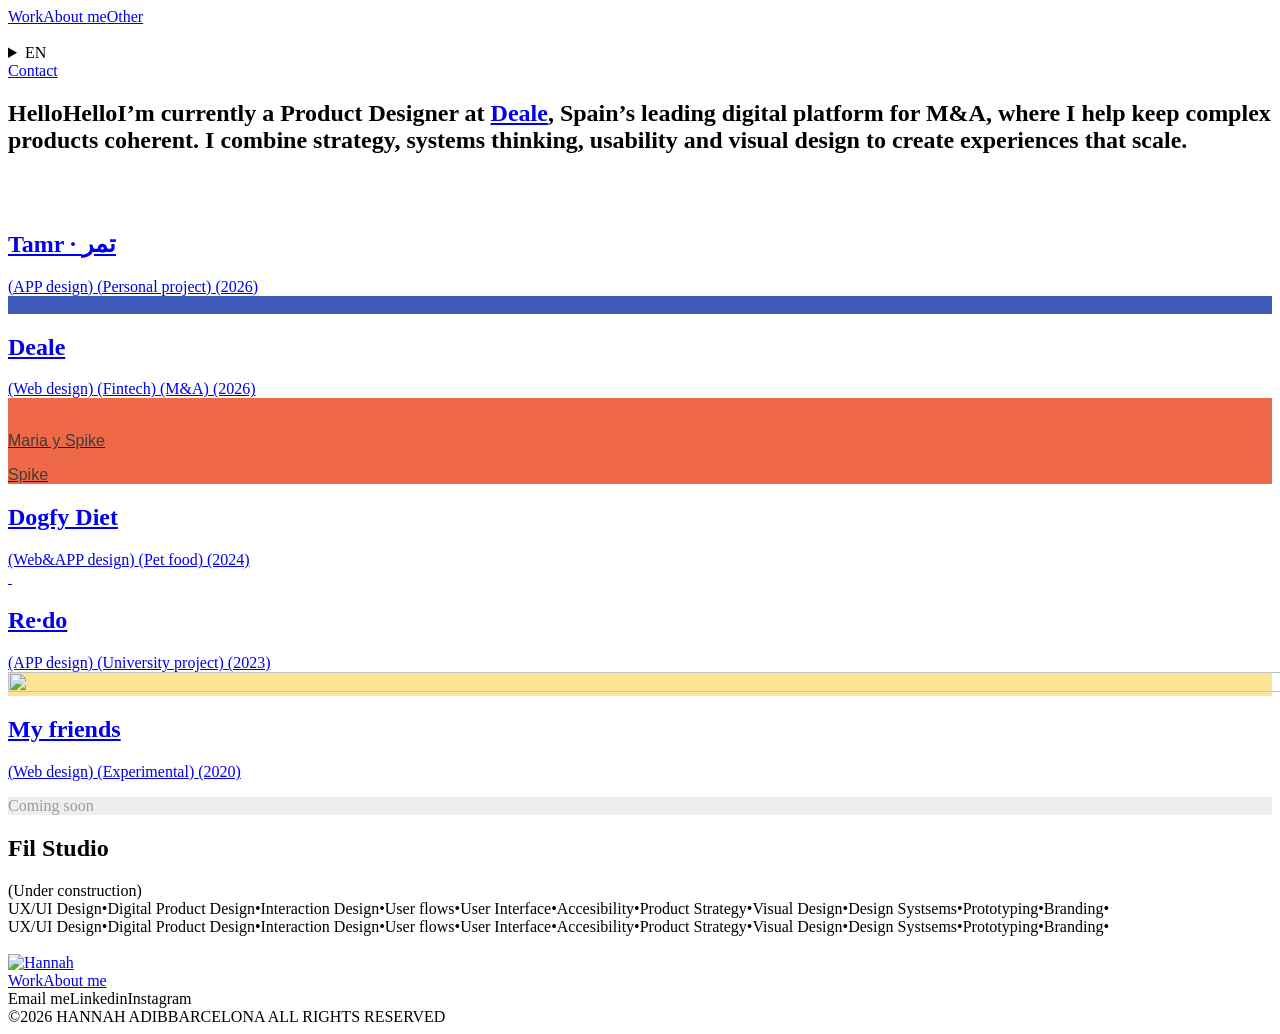
==== index.html @ bee76f35 "Add portfolio homepage" ====
<!doctype html>
<html lang="en">
<head>
  <meta charset="utf-8">
  <meta name="viewport" content="width=device-width,initial-scale=1">
  <title>Work · Hannah Adib</title>
  <link rel="icon" href="assets/2a6da.svg" type="image/svg+xml">
  <link rel="stylesheet" href="layout.css">
  <link rel="stylesheet" href="portfolio.css">
  <script defer src="portfolio.js"></script>
</head>
<body>
<header class="site-header"><nav aria-label="Main navigation"><a href="index.html#work">Work</a><a href="about.html">About me</a><a href="other.html">Other</a></nav><a class="brand" href="index.html" aria-label="Hannah Adib, home"><img src="assets/2a6da.svg" alt=""></a><div class="header-actions"><details class="language"><summary>EN<img src="assets/fc2e5.svg" alt=""></summary><span lang="en">English</span></details><a class="contact" href="#contact">Contact<img src="assets/b6d2b.svg" alt=""></a></div></header>
<main>
<section class="intro"><h1><span class="greeting"><span class="greeting-label">Hello</span><bdi class="greeting-word" lang="en" aria-hidden="true">Hello</bdi></span>I’m currently a Product Designer at <a href="deale.html">Deale</a>, Spain’s leading digital platform for M&amp;A, where I help keep complex products coherent. I combine strategy, systems thinking, usability and visual design to create experiences that scale.</h1><img src="assets/044d2.svg" alt=""></section><section class="work-grid" id="work" aria-label="Selected work"><article><a class="project-card" href="tamr.html"><div class="cover" role="img" aria-label="Tamr · تمر"><img class="tamr-cover" src="assets/tamr-cover.png" alt=""></div><div class="caption"><h2>Tamr · تمر</h2><div><span>(APP design)</span> <span>(Personal project)</span> <span class="project-year">(2026)</span></div></div></a></article>
<article><a class="project-card" href="deale.html"><div class="cover" role="img" aria-label="Deale"><div class="overflow-clip relative shrink-0" style="background:#405cba; height:calc(368 * var(--unit)); width:calc(485.333 * var(--unit))">
  <div class="absolute" style="height:calc(242 * var(--unit)); left:calc(50 * var(--unit)); top:calc(63 * var(--unit)); width:calc(387 * var(--unit))" data-layer="Captura de pantalla 2026-11-21 a les 11.22.48 1">
    <img class="absolute inset-0 max-w-none object-cover pointer-events-none size-full" src="assets/49f21.png" alt="" loading="lazy">
  </div>
</div></div><div class="caption"><h2>Deale</h2><div><span>(Web design)</span> <span>(Fintech)</span> <span>(M&amp;A)</span> <span class="project-year">(2026)</span></div></div></a></article>
<article><a class="project-card" href="dogfy-diet.html"><div class="cover" role="img" aria-label="Dogfy Diet"><div class="overflow-clip relative shrink-0" style="background:#ef6948; height:calc(368 * var(--unit)); width:calc(485.333 * var(--unit))">
  <div class="absolute" style="height:calc(218 * var(--unit)); left:calc(49 * var(--unit)); top:calc(75 * var(--unit)); width:calc(387.745 * var(--unit))">
    <div class="absolute left-0 top-0" style="height:calc(218 * var(--unit)); width:calc(387.745 * var(--unit))" data-layer="Dashboard 1">
      <img class="absolute inset-0 max-w-none object-cover pointer-events-none size-full" src="assets/8e1c8.png" alt="" loading="lazy">
    </div>
    <div class="absolute bg-white" style="height:calc(11.638 * var(--unit)); left:calc(31.41 * var(--unit)); top:calc(21.29 * var(--unit)); width:calc(65.57 * var(--unit))"></div>
    <div class="absolute bg-white" style="height:calc(6.529 * var(--unit)); left:calc(50.15 * var(--unit)); top:calc(5.96 * var(--unit)); width:calc(15.044 * var(--unit))"></div>
    <p class="absolute font-semibold whitespace-nowrap" style="font-family:Manrope,Arial,sans-serif; line-height:normal; left:calc(32.27 * var(--unit)); color:#3d3d3d; font-size:calc(6.529 * var(--unit)); top:calc(23.56 * var(--unit))">Maria y Spike</p>
    <p class="absolute font-normal whitespace-nowrap" style="font-family:Manrope,Arial,sans-serif; line-height:normal; left:calc(51.57 * var(--unit)); color:#3d3d3d; font-size:calc(3.974 * var(--unit)); top:calc(6.24 * var(--unit))">Spike</p>
  </div>
</div></div><div class="caption"><h2>Dogfy Diet</h2><div><span>(Web&amp;APP design)</span> <span>(Pet food)</span> <span class="project-year">(2024)</span></div></div></a></article>
<article><a class="project-card" href="redo.html"><div class="cover" role="img" aria-label="Re·do"><div class="relative shrink-0" style="height:calc(368 * var(--unit)); width:calc(485.333 * var(--unit))">
  <div class="absolute inset-0 pointer-events-none">
    <div class="absolute inset-0" style="background:#eee"></div>
    <img class="absolute max-w-none object-cover size-full" src="assets/30f41.png" alt="" loading="lazy">
    <img class="absolute max-w-none object-cover size-full" src="assets/a70d6.png" alt="" loading="lazy">
  </div>
</div></div><div class="caption"><h2>Re·do</h2><div><span>(APP design)</span> <span>(University project)</span> <span class="project-year">(2023)</span></div></div></a></article>
<article><a class="project-card" href="my-friends.html"><div class="cover" role="img" aria-label="My friends"><div class="overflow-clip relative shrink-0" style="background:#fce494; height:calc(368 * var(--unit)); width:calc(485.333 * var(--unit))">
  <div class="absolute" style="height:calc(220 * var(--unit)); left:calc(52.67 * var(--unit)); top:calc(74 * var(--unit)); width:calc(380 * var(--unit))" data-layer="Captura de pantalla 2025-02-08 a les 10.56.16 1">
    <div class="absolute inset-0 overflow-hidden pointer-events-none">
      <img class="absolute max-w-none" style="height:120.68%; left:-4.05%; top:-11.62%; width:108.25%" src="assets/cd80a.png" alt="" loading="lazy">
    </div>
  </div>
</div></div><div class="caption"><h2>My friends</h2><div><span>(Web design)</span> <span>(Experimental)</span> <span class="project-year">(2020)</span></div></div></a></article>
<article><div class="project-card"><div class="cover" role="img" aria-label="Fil Studio"><div class="overflow-clip relative shrink-0" style="background:#eee; height:calc(368 * var(--unit)); width:calc(485.333 * var(--unit))">
  <p class="absolute whitespace-nowrap" style="font-family:var(--body); line-height:normal; left:calc(194 * var(--unit)); color:#9b9b9b; font-size:calc(24 * var(--unit)); top:calc(174 * var(--unit))">Coming soon</p>
</div></div><div class="caption"><h2>Fil Studio</h2><div><span>(Under construction)</span></div></div></div></article></section><div class="ticker"><div class="ticker-track"><div><span>UX/UI Design</span><span>•</span><span>Digital Product Design</span><span>•</span><span>Interaction Design</span><span>•</span><span>User flows</span><span>•</span><span>User Interface</span><span>•</span><span>Accesibility</span><span>•</span><span>Product Strategy</span><span>•</span><span>Visual Design</span><span>•</span><span>Design Systsems</span><span>•</span><span>Prototyping</span><span>•</span><span>Branding</span><span>•</span></div><div aria-hidden="true"><span>UX/UI Design</span><span>•</span><span>Digital Product Design</span><span>•</span><span>Interaction Design</span><span>•</span><span>User flows</span><span>•</span><span>User Interface</span><span>•</span><span>Accesibility</span><span>•</span><span>Product Strategy</span><span>•</span><span>Visual Design</span><span>•</span><span>Design Systsems</span><span>•</span><span>Prototyping</span><span>•</span><span>Branding</span><span>•</span></div></div></div>
</main>
<footer id="contact"><img class="rule" src="assets/605e0.svg" alt=""><div class="footer-main"><a href="index.html" class="wordmark" aria-label="Hannah Adib, home"><img src="assets/fb08f.svg" alt="Hannah"></a><nav aria-label="Footer navigation"><a href="index.html#work">Work</a><a href="about.html">About me</a></nav><div class="social"><span>Email me<img src="assets/5e59a.svg" alt=""></span><span>Linkedin<img src="assets/5e59a.svg" alt=""></span><span>Instagram<img src="assets/5e59a.svg" alt=""></span></div></div><div class="colophon"><span>©2026 HANNAH ADIB</span><span>BARCELONA <time data-clock></time></span><span>ALL RIGHTS RESERVED</span></div></footer>
</body>
</html>
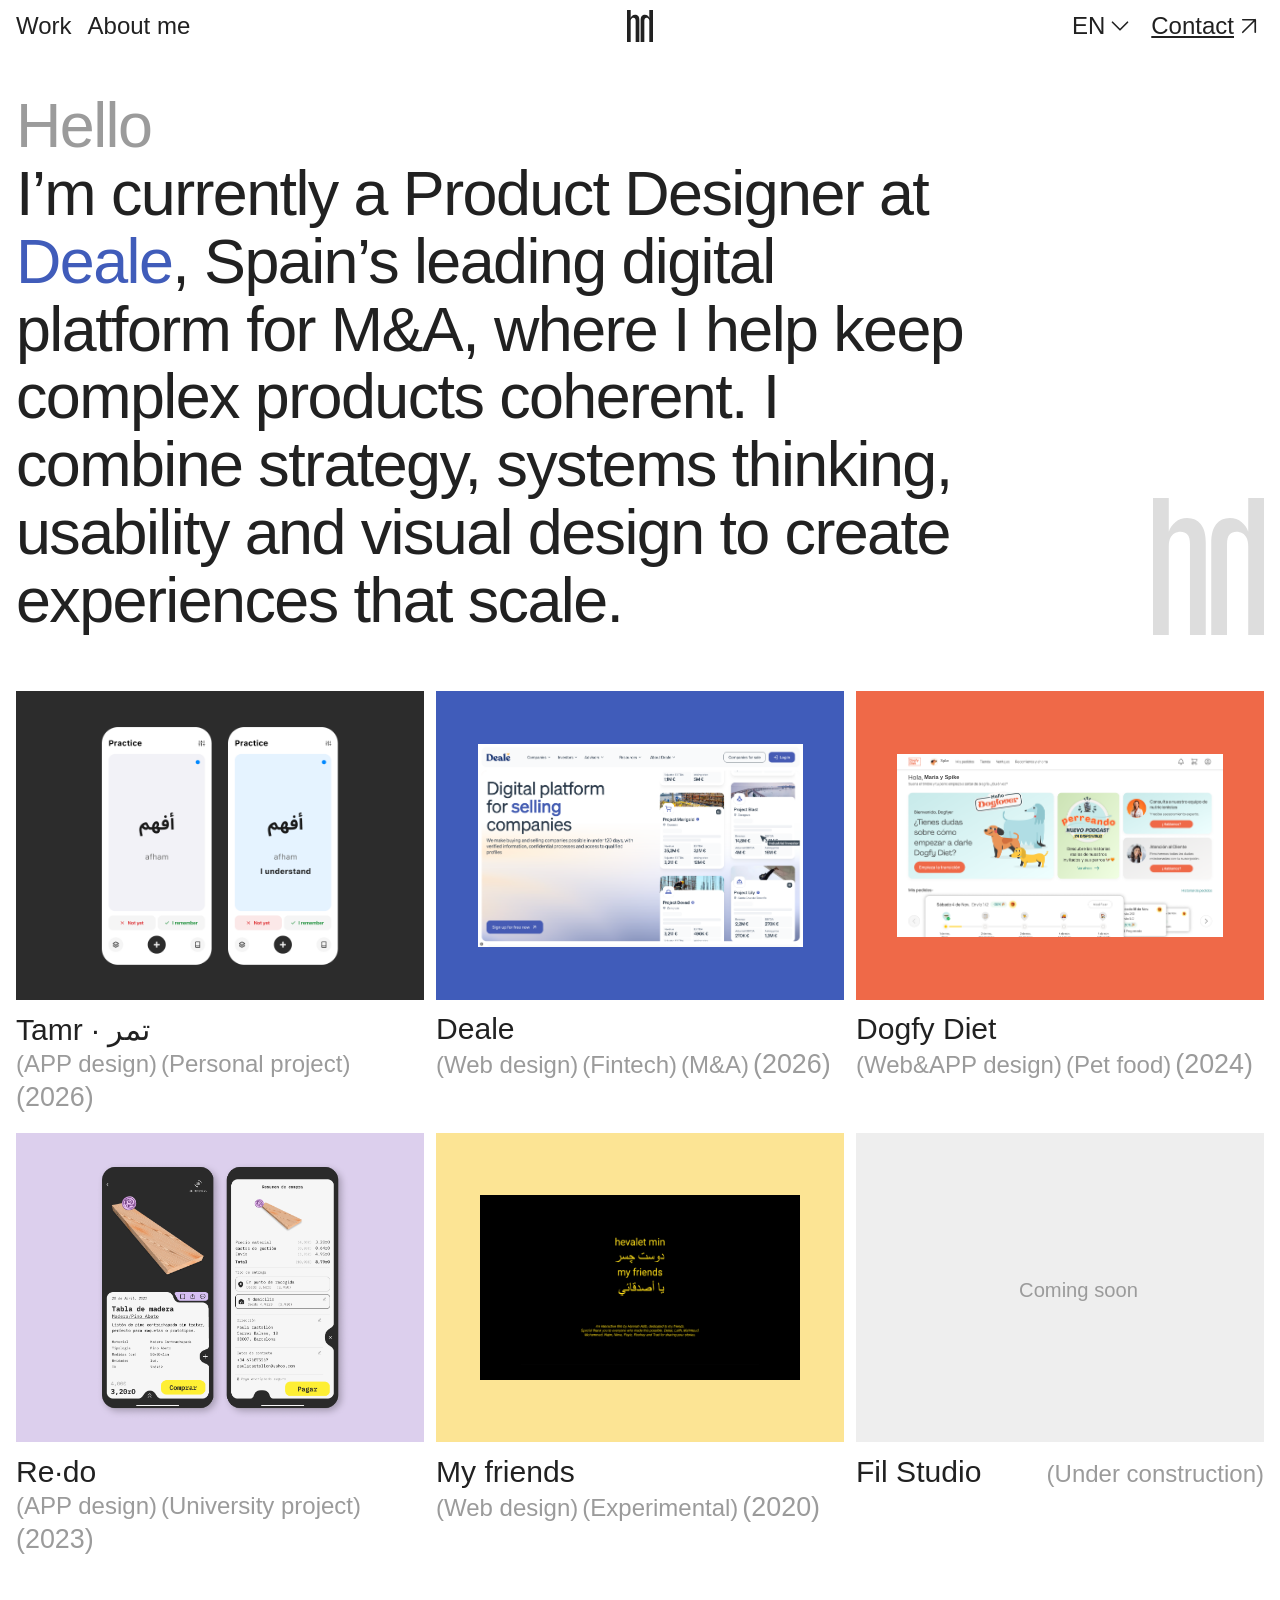
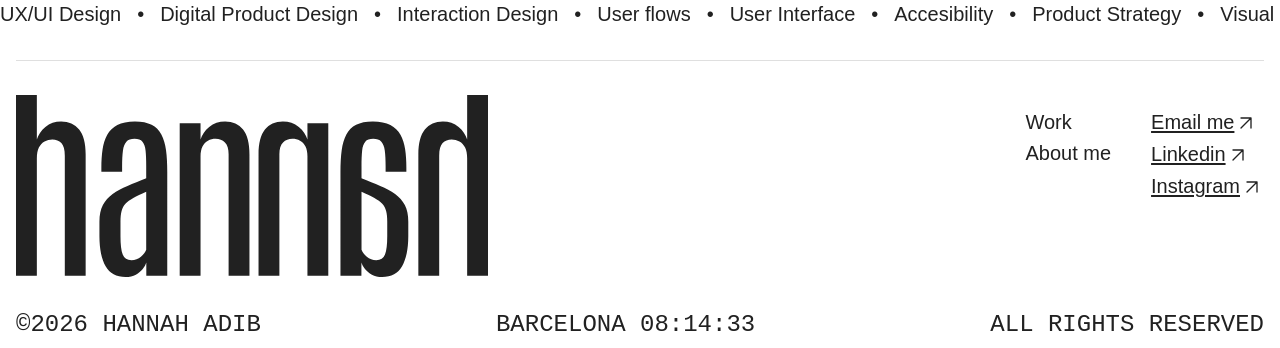
==== commit 4c9ace59: "Add portfolio pages, styles and assets" ====
--- a/index.html
+++ b/index.html
@@ -10,7 +10,7 @@
   <script defer src="portfolio.js"></script>
 </head>
 <body>
-<header class="site-header"><nav aria-label="Main navigation"><a href="index.html#work">Work</a><a href="about.html">About me</a><a href="other.html">Other</a></nav><a class="brand" href="index.html" aria-label="Hannah Adib, home"><img src="assets/2a6da.svg" alt=""></a><div class="header-actions"><details class="language"><summary>EN<img src="assets/fc2e5.svg" alt=""></summary><span lang="en">English</span></details><a class="contact" href="#contact">Contact<img src="assets/b6d2b.svg" alt=""></a></div></header>
+<header class="site-header"><nav aria-label="Main navigation"><a href="index.html#work">Work</a><a href="about.html">About me</a></nav><a class="brand" href="index.html" aria-label="Hannah Adib, home"><img src="assets/2a6da.svg" alt=""></a><div class="header-actions"><details class="language"><summary>EN<img src="assets/fc2e5.svg" alt=""></summary><span lang="en">English</span></details><a class="contact" href="#contact">Contact<img src="assets/b6d2b.svg" alt=""></a></div></header>
 <main>
 <section class="intro"><h1><span class="greeting"><span class="greeting-label">Hello</span><bdi class="greeting-word" lang="en" aria-hidden="true">Hello</bdi></span>I’m currently a Product Designer at <a href="deale.html">Deale</a>, Spain’s leading digital platform for M&amp;A, where I help keep complex products coherent. I combine strategy, systems thinking, usability and visual design to create experiences that scale.</h1><img src="assets/044d2.svg" alt=""></section><section class="work-grid" id="work" aria-label="Selected work"><article><a class="project-card" href="tamr.html"><div class="cover" role="img" aria-label="Tamr · تمر"><img class="tamr-cover" src="assets/tamr-cover.png" alt=""></div><div class="caption"><h2>Tamr · تمر</h2><div><span>(APP design)</span> <span>(Personal project)</span> <span class="project-year">(2026)</span></div></div></a></article>
 <article><a class="project-card" href="deale.html"><div class="cover" role="img" aria-label="Deale"><div class="overflow-clip relative shrink-0" style="background:#405cba; height:calc(368 * var(--unit)); width:calc(485.333 * var(--unit))">
--- a/layout.css
+++ b/layout.css
@@ -0,0 +1,42 @@
+.absolute { position:absolute; }
+.bg-black { background:black; }
+.bg-white { background:white; }
+.block { display:block; }
+.content-start { align-content:flex-start; }
+.content-stretch { align-content:stretch; }
+.flex { display:flex; }
+.flex-col { flex-direction:column; }
+.flex-wrap { flex-wrap:wrap; }
+.font-normal { font-weight:400; }
+.font-semibold { font-weight:600; }
+.grid { display:grid; }
+.h-0 { height:0; }
+.h-full { height:100%; }
+.inset-0 { inset:0; }
+.items-center { align-items:center; }
+.items-end { align-items:flex-end; }
+.items-start { align-items:flex-start; }
+.justify-end { justify-content:flex-end; }
+.justify-self-stretch { justify-self:stretch; }
+.left-0 { left:0; }
+.list-disc { list-style:disc; }
+.max-w-none { max-width:none; }
+.mb-0 { margin-bottom:0; }
+.min-w-full { min-width:100%; }
+.min-w-px { min-width:0; }
+.object-bottom { object-position:bottom; }
+.object-contain { object-fit:contain; }
+.object-cover { object-fit:cover; }
+.overflow-clip { overflow:clip; }
+.overflow-hidden { overflow:hidden; }
+.pointer-events-none { pointer-events:none; }
+.relative { position:relative; }
+.self-stretch { align-self:stretch; }
+.shrink-0 { flex-shrink:0; }
+.size-full { width:100%; height:100%; }
+.text-white { color:white; }
+.top-0 { top:0; }
+.underline { text-decoration:underline; }
+.w-full { width:100%; }
+.whitespace-nowrap { white-space:nowrap; }
+.whitespace-pre-wrap { white-space:pre-wrap; }
--- a/portfolio.css
+++ b/portfolio.css
@@ -0,0 +1,153 @@
+@font-face {
+  font-family: Portfolio Text;
+  src: local("NHaasGroteskTXPro-55Rg"), local("Neue Haas Grotesk Text Pro 55 Roman");
+}
+@font-face {
+  font-family: Portfolio Display;
+  src: local("NeueHaasDisplay-Roman"), local("Neue Haas Grotesk Display Pro 55 Roman"), local("Neue Haas Grotesk Display Pro Roman");
+}
+@font-face {
+  font-family: Portfolio Mono;
+  src: local("PPNeueMachina-InktrapRegular"), local("PP Neue Machina Inktrap Regular");
+}
+:root {
+  --body: "Portfolio Text", "Helvetica Neue", Arial, sans-serif;
+  --display: "Portfolio Display", "Helvetica Neue", Arial, sans-serif;
+  --mono: "Portfolio Mono", "Courier New", monospace;
+  --paper: #fff;
+  --ink: #212121;
+  --muted: #9b9b9b;
+  --gutter: 16px;
+}
+* { box-sizing: border-box; }
+html { scroll-padding-top: 52px; }
+body { margin: 0; background: var(--paper); color: var(--ink); font-family: var(--body); font-size: 24px; }
+.dark { --paper: #212121; --ink: #fff; }
+p, h1, h2, ul { margin: 0; }
+h1, h2 { font-weight: 400; }
+ul { padding-inline-start: 1.2em; }
+a { color: inherit; text-decoration: none; }
+a:focus-visible, summary:focus-visible, [tabindex]:focus-visible { outline: 2px solid #667ed2; outline-offset: 3px; }
+nav a:hover, .project-card:hover h2 { text-decoration: underline; text-underline-offset: 3px; }
+.site-header {
+  display: grid; grid-template-columns: 1fr auto 1fr; align-items: center;
+  padding: 10px var(--gutter); gap: 10px; position: sticky; top: 0;
+  z-index: 10; background: var(--paper); font-size: 24px;
+}
+.site-header nav, .header-actions { display: flex; align-items: center; gap: 16px; }
+.header-actions { justify-content: flex-end; }
+.brand, .brand img { display: block; width: 25.92px; height: 32px; }
+.contact, .language summary, .social span, .project-link { display: inline-flex; align-items: center; }
+.contact, .social span { text-decoration: underline; text-underline-offset: 2px; }
+.header-actions img, .project-link img { width: 1.25em; height: 1.25em; flex: none; }
+.language { position: relative; }
+.language summary { cursor: pointer; list-style: none; }
+.language summary::-webkit-details-marker { display: none; }
+.language[open] summary img { transform: rotate(180deg); }
+.language > span { position: absolute; right: 0; top: 100%; background: var(--paper); padding: 8px 12px; border: 1px solid #aaa5; }
+.intro {
+  display: flex; align-items: flex-end; justify-content: space-between; gap: 24px;
+  min-height: 592px; padding: 40px var(--gutter);
+}
+.intro h1, .bio p { font: 400 clamp(38px, calc(27px + 2.8vw), 68px)/1.08 var(--display); letter-spacing: -.025em; }
+.intro h1 { max-width: min(990px, 76%); }
+.intro h1 a { color: #405cba; }
+.intro h1 a:hover { text-decoration: underline; }
+.greeting { display: flex; align-items: center; height: 1lh; perspective: 8em; perspective-origin: left center; color: var(--muted); }
+.greeting-word { display: inline-block; }
+.greeting-label { position: absolute; width: 1px; height: 1px; overflow: hidden; clip-path: inset(50%); white-space: nowrap; }
+.intro > img { width: clamp(80px, 8.68vw, 131.22px); height: auto; }
+.work-grid {
+  display: grid; grid-template-columns: repeat(3,minmax(0,1fr));
+  gap: 12px; padding: var(--gutter);
+}
+.project-card { display: block; padding-bottom: 8px; }
+.cover { container-type: inline-size; overflow: hidden; aspect-ratio: 485.333 / 368; }
+.cover > div { --unit: calc(100cqw / 485.333); }
+.tamr-cover { display: block; width: 100%; height: 100%; }
+@media (prefers-reduced-motion: no-preference) {
+  .project-card .cover > * { transition: transform 320ms ease-out; }
+  .project-card:focus-visible .cover > * { transform: scale(1.035); }
+}
+@media (hover: hover) and (prefers-reduced-motion: no-preference) {
+  .project-card:hover .cover > * { transform: scale(1.035); }
+}
+.caption { display: flex; flex-wrap: wrap; justify-content: space-between; align-items: baseline; gap: 3px 12px; padding-top: 12px; }
+.caption h2, .about .project-link { font-size: clamp(26px, 2.35vw, 32px); }
+.project-year { font-size: clamp(26px, 2.1vw, 28px); }
+.caption > div { display: flex; flex-wrap: wrap; align-items: baseline; gap: 4px; color: var(--muted); }
+.caption span { white-space: nowrap; }
+.ticker { overflow: hidden; padding: 24px 0; font-size: 20px; }
+.ticker-track, .ticker-track > div { display: flex; width: max-content; }
+.ticker-track { animation: marquee 45s linear infinite; }
+.ticker-track > div { gap: 16px; padding-right: 16px; }
+@keyframes marquee { to { transform: translateX(-50%); } }
+footer { padding: 10px var(--gutter); }
+.rule { display: block; width: 100%; height: 1px; }
+.footer-main { display: flex; align-items: flex-start; gap: 40px; padding-block: 34px; font-size: 20px; }
+.wordmark { margin-right: auto; width: min(472px, 46%); }
+.wordmark img { display: block; width: 100%; height: auto; }
+.footer-main nav, .social { padding-top: 16px; display: flex; flex-direction: column; align-items: flex-start; gap: 8px; }
+.social img { width: 1.2em; height: 1.2em; flex: none; }
+.colophon { display: flex; justify-content: space-between; gap: 12px; font: 24px var(--mono); }
+.case { display: grid; grid-template-columns: minmax(0, 33.78fr) minmax(0, 63.51fr); align-items: start; gap: 40px; padding: 40px var(--gutter); }
+.case-info { display: flex; flex-direction: column; align-items: flex-start; gap: 25px; min-width: 0; }
+.case-info *, .about [data-layer="Definition List"], .about [data-layer="Definition List"] * { max-width: 100%; }
+[data-layer="Definition Term"] p { font-size: 24px; line-height: 1.15; white-space: normal; overflow-wrap: anywhere; }
+.case-info [data-layer="Definition Description"] p { white-space: normal; }
+.case-title { font-family: var(--display); }
+.case-title p, .collection h2 { font: 400 clamp(30px,2.65vw,40px)/1.34 var(--display); }
+.bio h1 { font: 400 clamp(36px,3.8vw,56px)/1.12 var(--display); }
+.case-title p, .collection h2 { color: var(--muted); }
+.case-title h1 { font: 400 clamp(35px,3.38vw,51px)/1.05 var(--display); letter-spacing: -.04em; margin-top: 4px; }
+.case-gallery { container-type: inline-size; display: grid; gap: 10px; min-width: 0; align-content: start; }
+.case-gallery > * { --unit: calc(100cqw / 940); }
+.about { padding: 0 var(--gutter) 120px; display: flex; flex-direction: column; align-items: flex-start; gap: 24px; }
+.bio { display: grid; grid-template-columns: minmax(0,1fr) 15%; align-items: start; gap: 24px; padding: 40px 0; width: 100%; }
+.bio p { color: var(--muted); margin-top: 4px; }
+.bio > img { width: 100%; aspect-ratio: 222 / 279; object-fit: cover; }
+.collection header { padding: 10px var(--gutter) 0; }
+.collection header p { font-size: 18px; max-width: 491px; margin: 4px 0 0; }
+.photo-strip { display: flex; gap: 12px; overflow-x: auto; padding: 16px; scroll-snap-type: x proximity; }
+.photo { container-type: inline-size; flex: 0 0 min(440px,82vw); scroll-snap-align: center; overflow: hidden; }
+.photo > div { --unit: calc(100cqw / 440); }
+@media (min-width: 900px) {
+  .case-info { position: sticky; top: 68px; }
+}
+@media (max-width: 1050px) {
+  .work-grid { grid-template-columns: repeat(2,minmax(0,1fr)); }
+  .case { gap: 24px; grid-template-columns: minmax(0, 2fr) minmax(0, 3fr); }
+}
+@media (max-width: 700px) {
+  :root { --gutter: 14px; }
+  .site-header { font-size: 14px; }
+  .site-header nav, .header-actions { gap: 10px; }
+  .site-header nav a { white-space: nowrap; }
+  .intro { min-height: 390px; flex-direction: column-reverse; justify-content: end; align-items: flex-start; gap: 26px; padding: 42px var(--gutter) 28px; }
+  .intro > img { width: 54px; align-self: flex-end; }
+  .intro h1 { max-width: none; }
+  .work-grid { grid-template-columns: 1fr; gap: 18px; }
+  .caption { gap: 4px 12px; }
+  .caption > div { font-size: 18px; }
+  .project-year { font-size: 22px; }
+  .case { display: flex; flex-direction: column; padding-block: 24px; }
+  .case-info, .case-gallery { width: 100%; }
+  .case-info [data-layer="Definition Term"], .about [data-layer="Definition Term"] { width: 32% !important; }
+  .bio { grid-template-columns: 1fr; padding-block: 24px; }
+  .bio > img { width: 120px; }
+  .about { padding-bottom: 48px; }
+  .footer-main { gap: 18px; flex-wrap: wrap; padding-block: 22px; }
+  .wordmark { width: 100%; }
+  .wordmark img { width: min(280px,80%); }
+  .footer-main nav, .social { padding: 0; font-size: 24px; }
+  .colophon { flex-wrap: wrap; font-size: 11px; }
+}
+@media (max-width: 400px) {
+  .site-header { grid-template-columns: 1fr auto; }
+  .brand { grid-column: 1 / -1; grid-row: 1; justify-self: center; }
+  .site-header nav { grid-column: 1; }
+  html { scroll-padding-top: 82px; }
+}
+@media (prefers-reduced-motion: reduce) {
+  .ticker-track { animation: none; }
+}
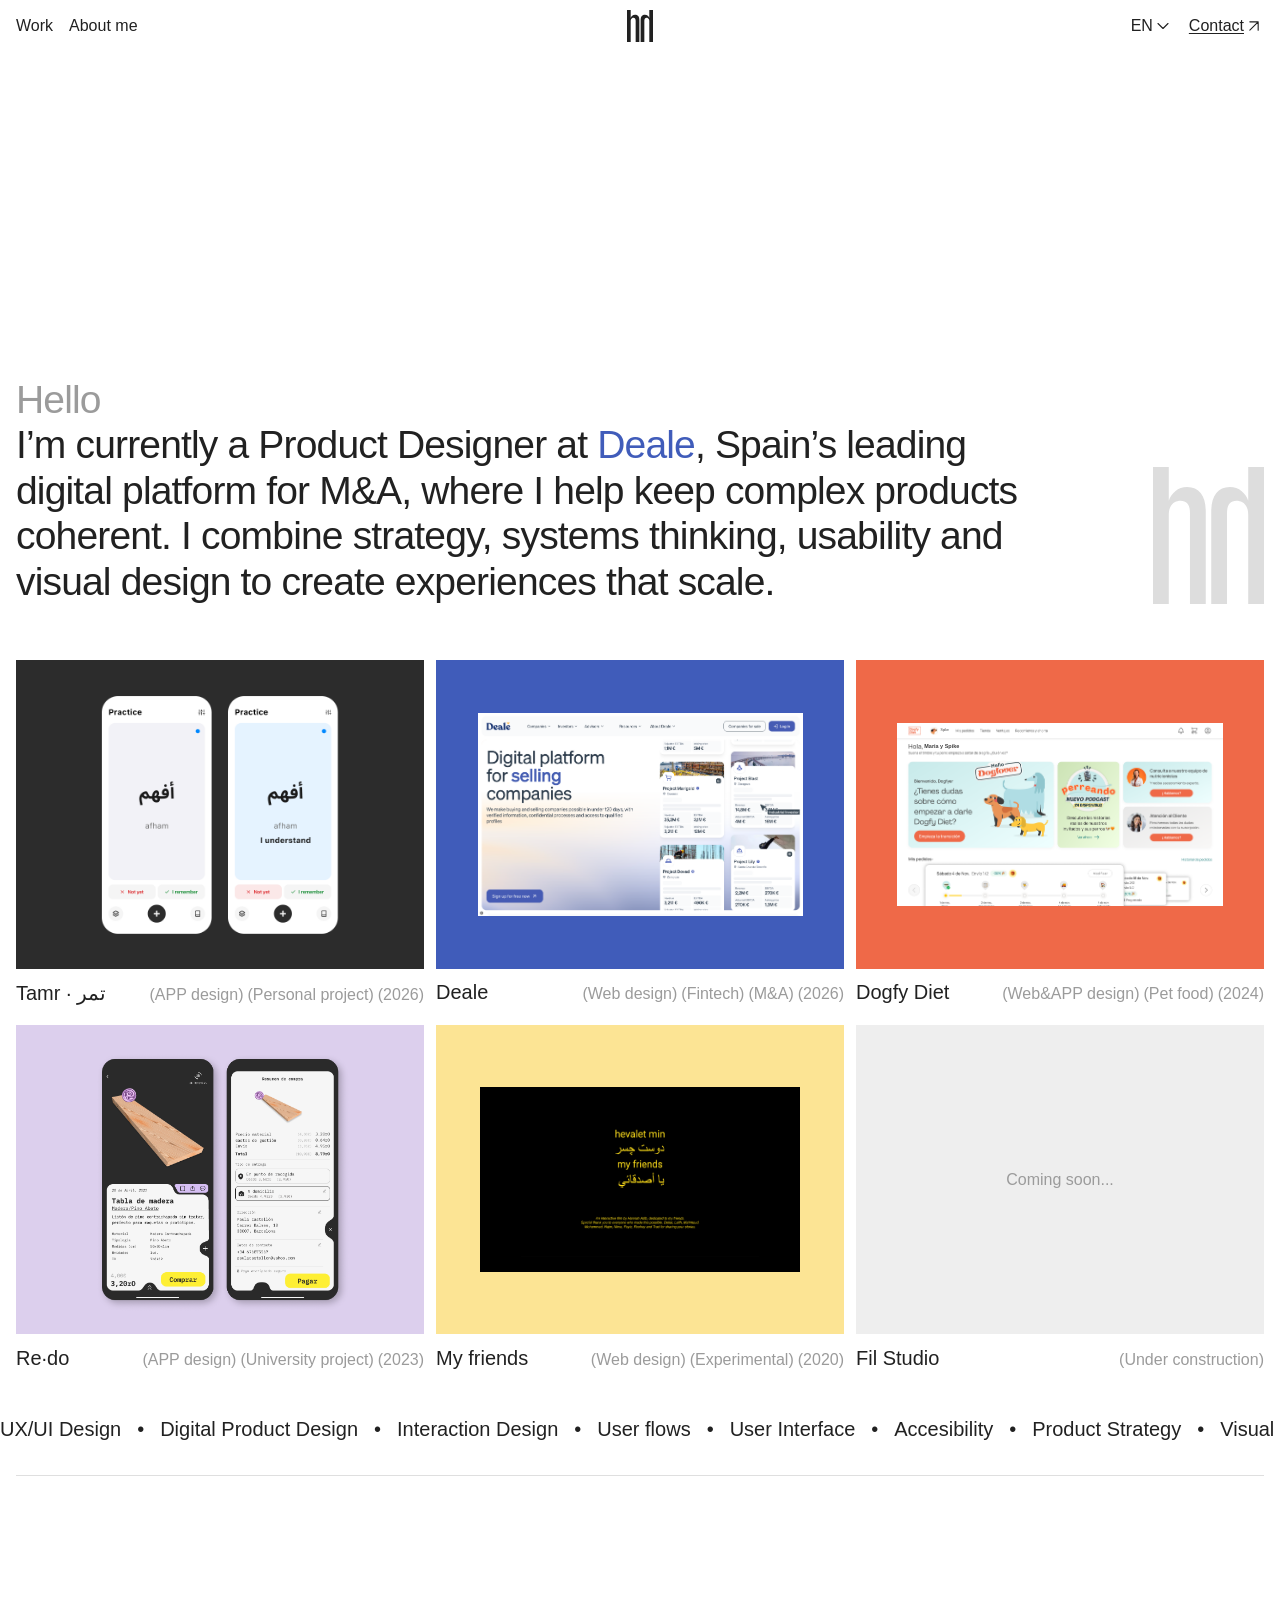
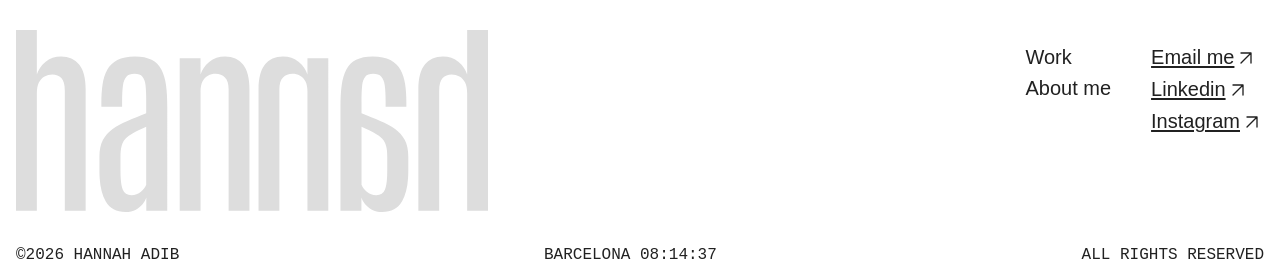
==== commit 3c25c289: "Align portfolio layouts and Deale case study with Figma" ====
--- a/index.html
+++ b/index.html
@@ -10,7 +10,7 @@
   <script defer src="portfolio.js"></script>
 </head>
 <body>
-<header class="site-header"><nav aria-label="Main navigation"><a href="index.html#work">Work</a><a href="about.html">About me</a></nav><a class="brand" href="index.html" aria-label="Hannah Adib, home"><img src="assets/2a6da.svg" alt=""></a><div class="header-actions"><details class="language"><summary>EN<img src="assets/fc2e5.svg" alt=""></summary><span lang="en">English</span></details><a class="contact" href="#contact">Contact<img src="assets/b6d2b.svg" alt=""></a></div></header>
+<header class="site-header"><nav aria-label="Main navigation"><a href="index.html#work">Work</a><a href="about.html">About me</a></nav><a class="brand" href="index.html" aria-label="Hannah Adib, home"><img src="assets/2a6da.svg" alt=""></a><div class="header-actions"><details class="language"><summary>EN<img src="assets/fc2e5.svg" alt=""></summary><span lang="en">English</span></details><a class="contact" href="mailto:adibhannah@gmail.com">Contact<img src="assets/b6d2b.svg" alt=""></a></div></header>
 <main>
 <section class="intro"><h1><span class="greeting"><span class="greeting-label">Hello</span><bdi class="greeting-word" lang="en" aria-hidden="true">Hello</bdi></span>I’m currently a Product Designer at <a href="deale.html">Deale</a>, Spain’s leading digital platform for M&amp;A, where I help keep complex products coherent. I combine strategy, systems thinking, usability and visual design to create experiences that scale.</h1><img src="assets/044d2.svg" alt=""></section><section class="work-grid" id="work" aria-label="Selected work"><article><a class="project-card" href="tamr.html"><div class="cover" role="img" aria-label="Tamr · تمر"><img class="tamr-cover" src="assets/tamr-cover.png" alt=""></div><div class="caption"><h2>Tamr · تمر</h2><div><span>(APP design)</span> <span>(Personal project)</span> <span class="project-year">(2026)</span></div></div></a></article>
 <article><a class="project-card" href="deale.html"><div class="cover" role="img" aria-label="Deale"><div class="overflow-clip relative shrink-0" style="background:#405cba; height:calc(368 * var(--unit)); width:calc(485.333 * var(--unit))">
@@ -44,9 +44,9 @@
   </div>
 </div></div><div class="caption"><h2>My friends</h2><div><span>(Web design)</span> <span>(Experimental)</span> <span class="project-year">(2020)</span></div></div></a></article>
 <article><div class="project-card"><div class="cover" role="img" aria-label="Fil Studio"><div class="overflow-clip relative shrink-0" style="background:#eee; height:calc(368 * var(--unit)); width:calc(485.333 * var(--unit))">
-  <p class="absolute whitespace-nowrap" style="font-family:var(--body); line-height:normal; left:calc(194 * var(--unit)); color:#9b9b9b; font-size:calc(24 * var(--unit)); top:calc(174 * var(--unit))">Coming soon</p>
+  <p class="coming-soon">Coming soon...</p>
 </div></div><div class="caption"><h2>Fil Studio</h2><div><span>(Under construction)</span></div></div></div></article></section><div class="ticker"><div class="ticker-track"><div><span>UX/UI Design</span><span>•</span><span>Digital Product Design</span><span>•</span><span>Interaction Design</span><span>•</span><span>User flows</span><span>•</span><span>User Interface</span><span>•</span><span>Accesibility</span><span>•</span><span>Product Strategy</span><span>•</span><span>Visual Design</span><span>•</span><span>Design Systsems</span><span>•</span><span>Prototyping</span><span>•</span><span>Branding</span><span>•</span></div><div aria-hidden="true"><span>UX/UI Design</span><span>•</span><span>Digital Product Design</span><span>•</span><span>Interaction Design</span><span>•</span><span>User flows</span><span>•</span><span>User Interface</span><span>•</span><span>Accesibility</span><span>•</span><span>Product Strategy</span><span>•</span><span>Visual Design</span><span>•</span><span>Design Systsems</span><span>•</span><span>Prototyping</span><span>•</span><span>Branding</span><span>•</span></div></div></div>
 </main>
-<footer id="contact"><img class="rule" src="assets/605e0.svg" alt=""><div class="footer-main"><a href="index.html" class="wordmark" aria-label="Hannah Adib, home"><img src="assets/fb08f.svg" alt="Hannah"></a><nav aria-label="Footer navigation"><a href="index.html#work">Work</a><a href="about.html">About me</a></nav><div class="social"><span>Email me<img src="assets/5e59a.svg" alt=""></span><span>Linkedin<img src="assets/5e59a.svg" alt=""></span><span>Instagram<img src="assets/5e59a.svg" alt=""></span></div></div><div class="colophon"><span>©2026 HANNAH ADIB</span><span>BARCELONA <time data-clock></time></span><span>ALL RIGHTS RESERVED</span></div></footer>
+<footer id="contact"><img class="rule" src="assets/605e0.svg" alt=""><div class="footer-main"><a href="index.html" class="wordmark" aria-label="Hannah Adib, home"><img src="assets/9ad0c.svg" alt="Hannah"></a><nav aria-label="Footer navigation"><a href="index.html#work">Work</a><a href="about.html">About me</a></nav><div class="social"><a href="mailto:adibhannah@gmail.com">Email me<img src="assets/5e59a.svg" alt=""></a><a href="https://www.linkedin.com/in/hannah-adib/">Linkedin<img src="assets/5e59a.svg" alt=""></a><a href="https://www.instagram.com/hannah__adib/">Instagram<img src="assets/5e59a.svg" alt=""></a></div></div><div class="colophon"><span>©2026 HANNAH ADIB</span><span>BARCELONA <time data-clock></time></span><span>ALL RIGHTS RESERVED</span></div></footer>
 </body>
 </html>
--- a/portfolio.css
+++ b/portfolio.css
@@ -21,7 +21,7 @@
 }
 * { box-sizing: border-box; }
 html { scroll-padding-top: 52px; }
-body { margin: 0; background: var(--paper); color: var(--ink); font-family: var(--body); font-size: 24px; }
+body { margin: 0; background: var(--paper); color: var(--ink); font-family: var(--body); font-size: 16px; }
 .dark { --paper: #212121; --ink: #fff; }
 p, h1, h2, ul { margin: 0; }
 h1, h2 { font-weight: 400; }
@@ -32,25 +32,26 @@
 .site-header {
   display: grid; grid-template-columns: 1fr auto 1fr; align-items: center;
   padding: 10px var(--gutter); gap: 10px; position: sticky; top: 0;
-  z-index: 10; background: var(--paper); font-size: 24px;
+  z-index: 10; background: var(--paper); font-size: 16px;
 }
 .site-header nav, .header-actions { display: flex; align-items: center; gap: 16px; }
 .header-actions { justify-content: flex-end; }
 .brand, .brand img { display: block; width: 25.92px; height: 32px; }
-.contact, .language summary, .social span, .project-link { display: inline-flex; align-items: center; }
-.contact, .social span { text-decoration: underline; text-underline-offset: 2px; }
+.contact, .language summary, .social a, .project-link { display: inline-flex; align-items: center; }
+.contact, .social a { text-decoration: underline; text-underline-offset: 2px; }
 .header-actions img, .project-link img { width: 1.25em; height: 1.25em; flex: none; }
 .language { position: relative; }
 .language summary { cursor: pointer; list-style: none; }
 .language summary::-webkit-details-marker { display: none; }
 .language[open] summary img { transform: rotate(180deg); }
 .language > span { position: absolute; right: 0; top: 100%; background: var(--paper); padding: 8px 12px; border: 1px solid #aaa5; }
+.dark .site-header { font-size: 20px; }
 .intro {
-  display: flex; align-items: flex-end; justify-content: space-between; gap: 24px;
+  display: flex; align-items: flex-end; justify-content: space-between; gap: clamp(24px, 7.94vw, 120px);
   min-height: 592px; padding: 40px var(--gutter);
 }
-.intro h1, .bio p { font: 400 clamp(38px, calc(27px + 2.8vw), 68px)/1.08 var(--display); letter-spacing: -.025em; }
-.intro h1 { max-width: min(990px, 76%); }
+.intro h1, .bio p { font: 400 clamp(32px, 3.05vw, 46px)/1.16413 var(--display); letter-spacing: -.02174em; }
+.intro h1 { flex: 1; min-width: 0; }
 .intro h1 a { color: #405cba; }
 .intro h1 a:hover { text-decoration: underline; }
 .greeting { display: flex; align-items: center; height: 1lh; perspective: 8em; perspective-origin: left center; color: var(--muted); }
@@ -73,8 +74,8 @@
   .project-card:hover .cover > * { transform: scale(1.035); }
 }
 .caption { display: flex; flex-wrap: wrap; justify-content: space-between; align-items: baseline; gap: 3px 12px; padding-top: 12px; }
-.caption h2, .about .project-link { font-size: clamp(26px, 2.35vw, 32px); }
-.project-year { font-size: clamp(26px, 2.1vw, 28px); }
+.caption h2, .about .project-link { font-size: 20px; }
+.coming-soon { display: grid; place-items: center; height: 100%; color: var(--muted); font-size: 16px; }
 .caption > div { display: flex; flex-wrap: wrap; align-items: baseline; gap: 4px; color: var(--muted); }
 .caption span { white-space: nowrap; }
 .ticker { overflow: hidden; padding: 24px 0; font-size: 20px; }
@@ -82,22 +83,25 @@
 .ticker-track { animation: marquee 45s linear infinite; }
 .ticker-track > div { gap: 16px; padding-right: 16px; }
 @keyframes marquee { to { transform: translateX(-50%); } }
-footer { padding: 10px var(--gutter); }
+footer { padding: 10px var(--gutter); display: grid; gap: 10px; }
 .rule { display: block; width: 100%; height: 1px; }
-.footer-main { display: flex; align-items: flex-start; gap: 40px; padding-block: 34px; font-size: 20px; }
+.footer-main { display: flex; align-items: flex-start; gap: 40px; padding: 144px 0 24px; font-size: 20px; }
 .wordmark { margin-right: auto; width: min(472px, 46%); }
 .wordmark img { display: block; width: 100%; height: auto; }
 .footer-main nav, .social { padding-top: 16px; display: flex; flex-direction: column; align-items: flex-start; gap: 8px; }
 .social img { width: 1.2em; height: 1.2em; flex: none; }
-.colophon { display: flex; justify-content: space-between; gap: 12px; font: 24px var(--mono); }
+.colophon { display: flex; justify-content: space-between; gap: 12px; font: 16px var(--mono); }
 .case { display: grid; grid-template-columns: minmax(0, 33.78fr) minmax(0, 63.51fr); align-items: start; gap: 40px; padding: 40px var(--gutter); }
 .case-info { display: flex; flex-direction: column; align-items: flex-start; gap: 25px; min-width: 0; }
 .case-info *, .about [data-layer="Definition List"], .about [data-layer="Definition List"] * { max-width: 100%; }
-[data-layer="Definition Term"] p { font-size: 24px; line-height: 1.15; white-space: normal; overflow-wrap: anywhere; }
+[data-layer="Definition Term"] p { font-size: 13px; line-height: 18.85px; white-space: normal; overflow-wrap: anywhere; }
 .case-info [data-layer="Definition Description"] p { white-space: normal; }
+.case-copy { font-size: 13px; line-height: normal; }
+.case-copy p + p { margin-top: 1lh; }
+.case-copy h2 { font: 14px/18.85px var(--display); color: var(--muted); }
 .case-title { font-family: var(--display); }
 .case-title p, .collection h2 { font: 400 clamp(30px,2.65vw,40px)/1.34 var(--display); }
-.bio h1 { font: 400 clamp(36px,3.8vw,56px)/1.12 var(--display); }
+.bio h1 { font: 400 clamp(32px,2.65vw,40px)/1.33875 var(--display); }
 .case-title p, .collection h2 { color: var(--muted); }
 .case-title h1 { font: 400 clamp(35px,3.38vw,51px)/1.05 var(--display); letter-spacing: -.04em; margin-top: 4px; }
 .case-gallery { container-type: inline-size; display: grid; gap: 10px; min-width: 0; align-content: start; }
@@ -112,7 +116,7 @@
 .photo { container-type: inline-size; flex: 0 0 min(440px,82vw); scroll-snap-align: center; overflow: hidden; }
 .photo > div { --unit: calc(100cqw / 440); }
 @media (min-width: 900px) {
-  .case-info { position: sticky; top: 68px; }
+  .case-info.sticky { position: sticky; top: 68px; }
 }
 @media (max-width: 1050px) {
   .work-grid { grid-template-columns: repeat(2,minmax(0,1fr)); }
@@ -120,7 +124,7 @@
 }
 @media (max-width: 700px) {
   :root { --gutter: 14px; }
-  .site-header { font-size: 14px; }
+  .site-header, .dark .site-header { font-size: 14px; }
   .site-header nav, .header-actions { gap: 10px; }
   .site-header nav a { white-space: nowrap; }
   .intro { min-height: 390px; flex-direction: column-reverse; justify-content: end; align-items: flex-start; gap: 26px; padding: 42px var(--gutter) 28px; }
@@ -128,8 +132,7 @@
   .intro h1 { max-width: none; }
   .work-grid { grid-template-columns: 1fr; gap: 18px; }
   .caption { gap: 4px 12px; }
-  .caption > div { font-size: 18px; }
-  .project-year { font-size: 22px; }
+  .caption > div { font-size: 14px; }
   .case { display: flex; flex-direction: column; padding-block: 24px; }
   .case-info, .case-gallery { width: 100%; }
   .case-info [data-layer="Definition Term"], .about [data-layer="Definition Term"] { width: 32% !important; }
@@ -139,10 +142,10 @@
   .footer-main { gap: 18px; flex-wrap: wrap; padding-block: 22px; }
   .wordmark { width: 100%; }
   .wordmark img { width: min(280px,80%); }
-  .footer-main nav, .social { padding: 0; font-size: 24px; }
+  .footer-main nav, .social { padding: 0; font-size: 16px; }
   .colophon { flex-wrap: wrap; font-size: 11px; }
 }
-@media (max-width: 400px) {
+@media (max-width: 340px) {
   .site-header { grid-template-columns: 1fr auto; }
   .brand { grid-column: 1 / -1; grid-row: 1; justify-self: center; }
   .site-header nav { grid-column: 1; }
